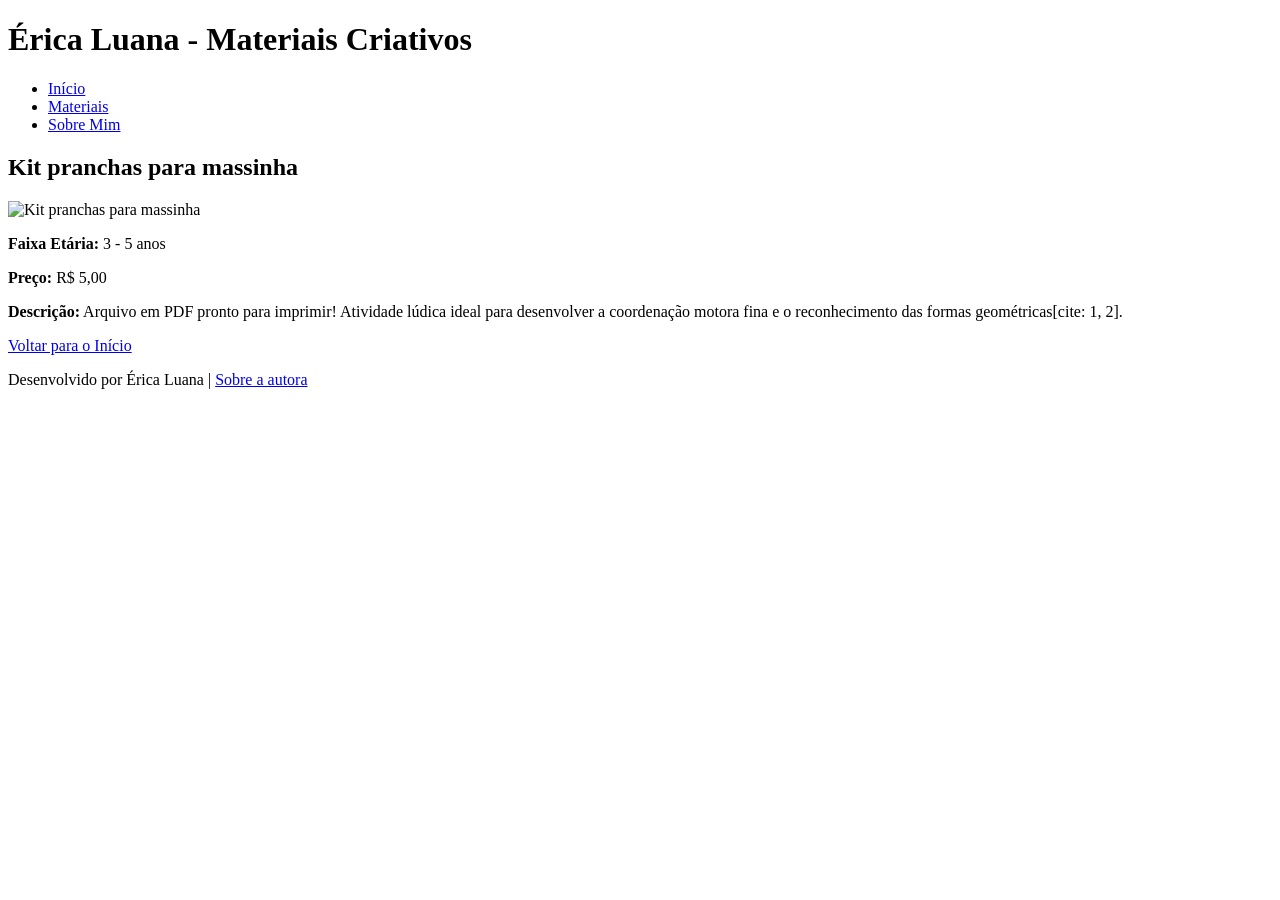
==== detalhes.html @ b70dfa66 "Add files via upload" ====
<!DOCTYPE html>
<html lang="pt-BR">
<head>
    <meta charset="UTF-8">
    <title>Detalhes do Material - Érica Luana</title>
</head>
<body>

    <!-- a. Cabeçalho -->
    <header>
        <h1>Érica Luana - Materiais Criativos</h1>
        <!-- b. Menu de navegação -->
        <nav>
            <ul>
                <li><a href="index.html">Início</a></li>
                <li><a href="detalhes.html">Materiais</a></li>
                <li><a href="sobre.html">Sobre Mim</a></li>
            </ul>
        </nav>
    </header>

    <!-- c. Página de detalhes com todos os dados do objeto tema -->
    <main>
        <section>
            <h2>Kit pranchas para massinha</h2>
            <!-- Visualização de todos os dados do objeto tema -->
            <img src="caminho-da-imagem.jpg" alt="Kit pranchas para massinha">
            <p><strong>Faixa Etária:</strong> 3 - 5 anos</p>
            <p><strong>Preço:</strong> R$ 5,00</p>
            <p><strong>Descrição:</strong> Arquivo em PDF pronto para imprimir! Atividade lúdica ideal para desenvolver a coordenação motora fina e o reconhecimento das formas geométricas[cite: 1, 2].</p>
            <a href="index.html">Voltar para o Início</a>
        </section>
    </main>

    <!-- d. Rodapé -->
    <footer>
        <p>Desenvolvido por Érica Luana | <a href="sobre.html">Sobre a autora</a></p>
    </footer>

</body>
</html>
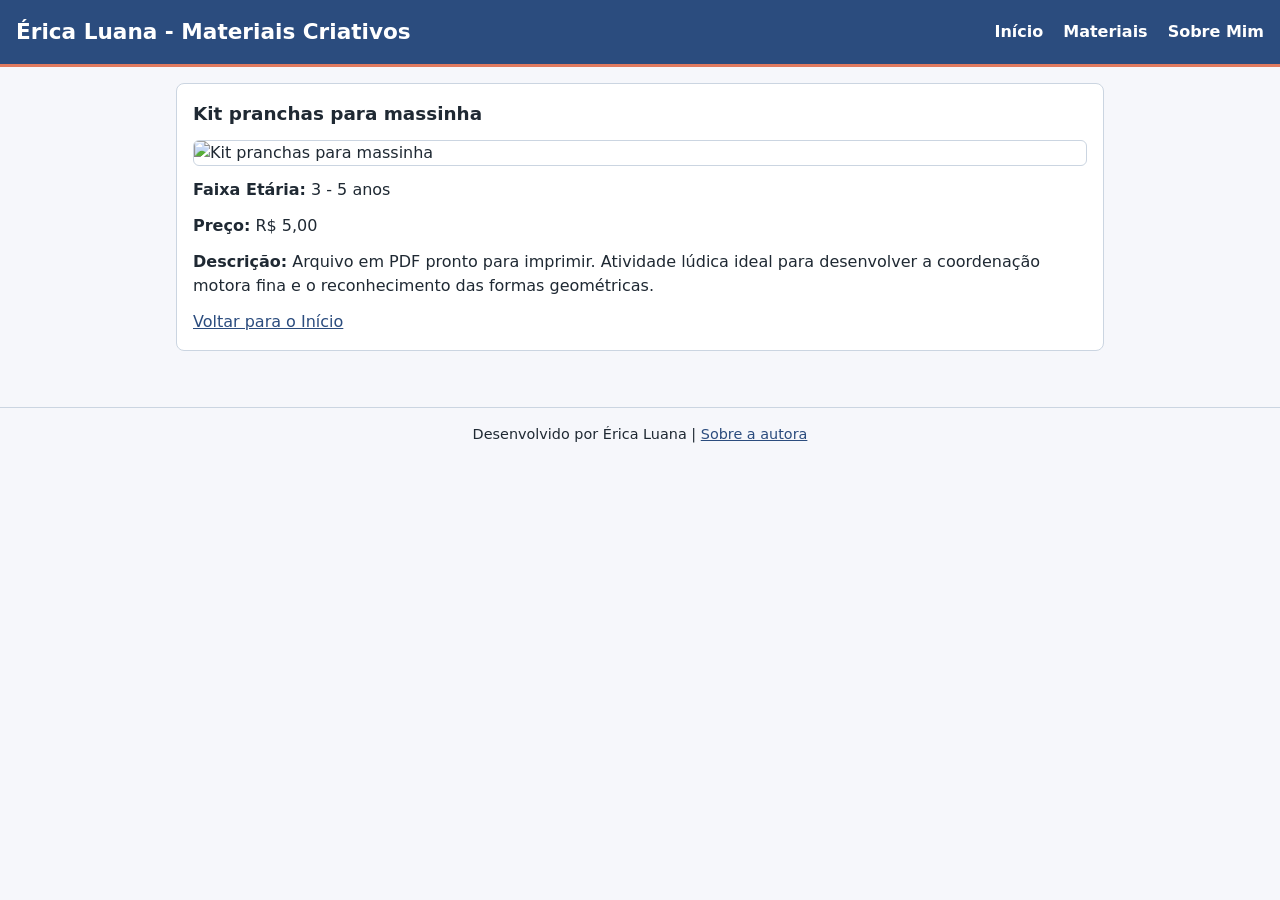
==== commit 50b01e46: "Adiciona estilo mobile first e menu via CSS" ====
--- a/detalhes.html
+++ b/detalhes.html
@@ -2,15 +2,19 @@
 <html lang="pt-BR">
 <head>
     <meta charset="UTF-8">
+    <meta name="viewport" content="width=device-width, initial-scale=1.0">
     <title>Detalhes do Material - Érica Luana</title>
+    <link rel="stylesheet" href="css/estilos.css">
 </head>
 <body>
-
-    <!-- a. Cabeçalho -->
     <header>
         <h1>Érica Luana - Materiais Criativos</h1>
-        <!-- b. Menu de navegação -->
-        <nav>
+
+        <input type="checkbox" id="menu-toggle" class="menu-toggle">
+        <label for="menu-toggle" class="btn-menu btn-abrir" aria-label="Abrir menu">☰</label>
+        <label for="menu-toggle" class="btn-menu btn-fechar" aria-label="Fechar menu">✕</label>
+
+        <nav class="nav-publica" aria-label="Menu principal">
             <ul>
                 <li><a href="index.html">Início</a></li>
                 <li><a href="detalhes.html">Materiais</a></li>
@@ -19,23 +23,19 @@
         </nav>
     </header>
 
-    <!-- c. Página de detalhes com todos os dados do objeto tema -->
     <main>
         <section>
             <h2>Kit pranchas para massinha</h2>
-            <!-- Visualização de todos os dados do objeto tema -->
             <img src="caminho-da-imagem.jpg" alt="Kit pranchas para massinha">
             <p><strong>Faixa Etária:</strong> 3 - 5 anos</p>
             <p><strong>Preço:</strong> R$ 5,00</p>
-            <p><strong>Descrição:</strong> Arquivo em PDF pronto para imprimir! Atividade lúdica ideal para desenvolver a coordenação motora fina e o reconhecimento das formas geométricas[cite: 1, 2].</p>
+            <p><strong>Descrição:</strong> Arquivo em PDF pronto para imprimir. Atividade lúdica ideal para desenvolver a coordenação motora fina e o reconhecimento das formas geométricas.</p>
             <a href="index.html">Voltar para o Início</a>
         </section>
     </main>
 
-    <!-- d. Rodapé -->
     <footer>
         <p>Desenvolvido por Érica Luana | <a href="sobre.html">Sobre a autora</a></p>
     </footer>
-
 </body>
 </html>
--- a/css/estilos.css
+++ b/css/estilos.css
@@ -0,0 +1,179 @@
+/* Variáveis de cores e tipografia - Mobile First */
+:root {
+    --cor-primaria: #2b4c7e;
+    --cor-secundaria: #e07a5f;
+    --cor-fundo: #f6f7fb;
+    --cor-superficie: #ffffff;
+    --cor-texto: #1f2933;
+    --cor-borda: #cbd5e1;
+
+    --fonte-principal: system-ui, -apple-system, "Segoe UI", Roboto, sans-serif;
+    --tamanho-base: 1rem;
+    --tamanho-titulo: 1.35rem;
+    --tamanho-subtitulo: 1.15rem;
+}
+
+* {
+    box-sizing: border-box;
+    margin: 0;
+    padding: 0;
+}
+
+body {
+    font-family: var(--fonte-principal);
+    font-size: var(--tamanho-base);
+    line-height: 1.5;
+    background-color: var(--cor-fundo);
+    color: var(--cor-texto);
+}
+
+header,
+main,
+footer {
+    padding: 1rem;
+    margin: 0 auto;
+    width: 100%;
+}
+
+header {
+    background-color: var(--cor-primaria);
+    color: var(--cor-superficie);
+    border-bottom: 3px solid var(--cor-secundaria);
+    display: flex;
+    align-items: center;
+    justify-content: space-between;
+    flex-wrap: wrap;
+    gap: 0.75rem;
+}
+
+header h1 {
+    font-size: var(--tamanho-titulo);
+}
+
+section,
+.card-material {
+    background-color: var(--cor-superficie);
+    border: 1px solid var(--cor-borda);
+    border-radius: 8px;
+    padding: 1rem;
+    margin-bottom: 1rem;
+}
+
+h2,
+h3,
+h4 {
+    font-size: var(--tamanho-subtitulo);
+    margin-bottom: 0.5rem;
+}
+
+p {
+    margin-bottom: 0.75rem;
+}
+
+img {
+    display: block;
+    max-width: 100%;
+    height: auto;
+    border: 1px solid var(--cor-borda);
+    border-radius: 6px;
+    margin: 0.75rem 0;
+}
+
+a {
+    color: var(--cor-primaria);
+}
+
+footer {
+    border-top: 1px solid var(--cor-borda);
+    margin-top: 1.5rem;
+    text-align: center;
+    font-size: 0.9rem;
+}
+
+/* Menu mobile: esconde menu e botão fechar; mostra botão abrir */
+.menu-toggle {
+    display: none;
+}
+
+.btn-menu {
+    cursor: pointer;
+    font-size: 1.4rem;
+    line-height: 1;
+    padding: 0.35rem 0.6rem;
+    border: 1px solid var(--cor-superficie);
+    border-radius: 6px;
+    color: var(--cor-superficie);
+    background: transparent;
+}
+
+.btn-fechar {
+    display: none;
+}
+
+.nav-publica {
+    display: none;
+    width: 100%;
+    background-color: var(--cor-superficie);
+    color: var(--cor-texto);
+    border: 1px solid var(--cor-borda);
+    border-radius: 8px;
+    padding: 0.75rem;
+    margin-top: 0.5rem;
+}
+
+.nav-publica ul {
+    list-style: none;
+    display: flex;
+    flex-direction: column;
+    gap: 0.5rem;
+}
+
+.nav-publica a {
+    text-decoration: none;
+    font-weight: 600;
+}
+
+/* Abrir / fechar menu apenas com CSS */
+.menu-toggle:checked ~ .nav-publica {
+    display: block;
+}
+
+.menu-toggle:checked ~ .btn-abrir {
+    display: none;
+}
+
+.menu-toggle:checked ~ .btn-fechar {
+    display: inline-flex;
+    align-items: center;
+    justify-content: center;
+}
+
+/* Desktop a partir de 768px */
+@media (min-width: 768px) {
+    .btn-menu,
+    .btn-fechar {
+        display: none !important;
+    }
+
+    .nav-publica {
+        display: block;
+        width: auto;
+        background: transparent;
+        border: none;
+        padding: 0;
+        margin-top: 0;
+    }
+
+    .nav-publica ul {
+        flex-direction: row;
+        gap: 1.25rem;
+    }
+
+    .nav-publica a {
+        color: var(--cor-superficie);
+    }
+
+    main {
+        max-width: 960px;
+    }
+}
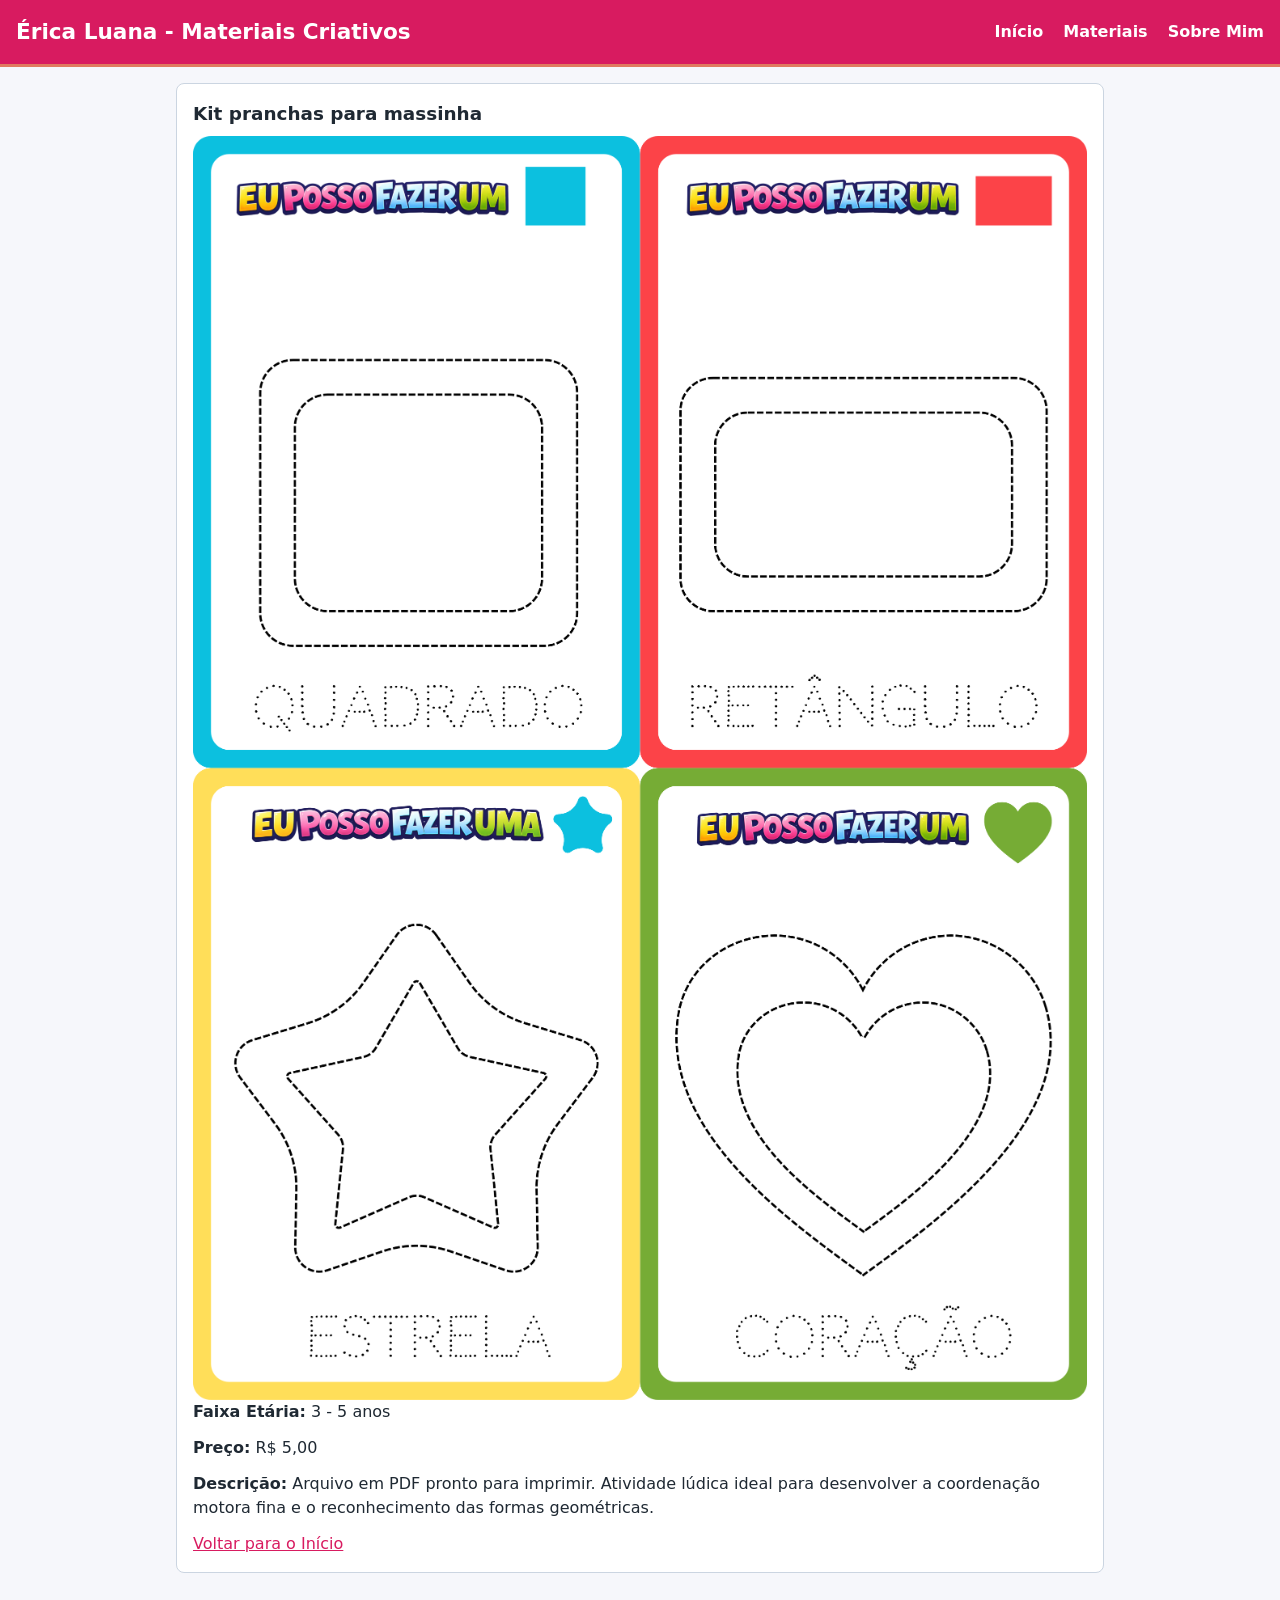
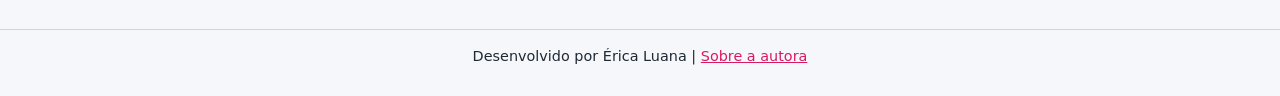
==== commit 91289419: "Altera cores do tema para rosa e ajusta imagem" ====
--- a/detalhes.html
+++ b/detalhes.html
@@ -26,7 +26,7 @@
     <main>
         <section>
             <h2>Kit pranchas para massinha</h2>
-            <img src="caminho-da-imagem.jpg" alt="Kit pranchas para massinha">
+            <img src="imagens/massinha.png" alt="Kit pranchas para massinha">
             <p><strong>Faixa Etária:</strong> 3 - 5 anos</p>
             <p><strong>Preço:</strong> R$ 5,00</p>
             <p><strong>Descrição:</strong> Arquivo em PDF pronto para imprimir. Atividade lúdica ideal para desenvolver a coordenação motora fina e o reconhecimento das formas geométricas.</p>
--- a/css/estilos.css
+++ b/css/estilos.css
@@ -1,6 +1,6 @@
 /* Variáveis de cores e tipografia - Mobile First */
 :root {
-    --cor-primaria: #2b4c7e;
+    --cor-primaria: #d81b60;
     --cor-secundaria: #e07a5f;
     --cor-fundo: #f6f7fb;
     --cor-superficie: #ffffff;
@@ -74,9 +74,15 @@
     display: block;
     max-width: 100%;
     height: auto;
-    border: 1px solid var(--cor-borda);
     border-radius: 6px;
-    margin: 0.75rem 0;
+}
+
+.card-material img {
+    width: 100%;
+    height: auto;
+    max-height: 360px;
+    object-fit: contain;
+    margin-bottom: 0.75rem;
 }
 
 a {
